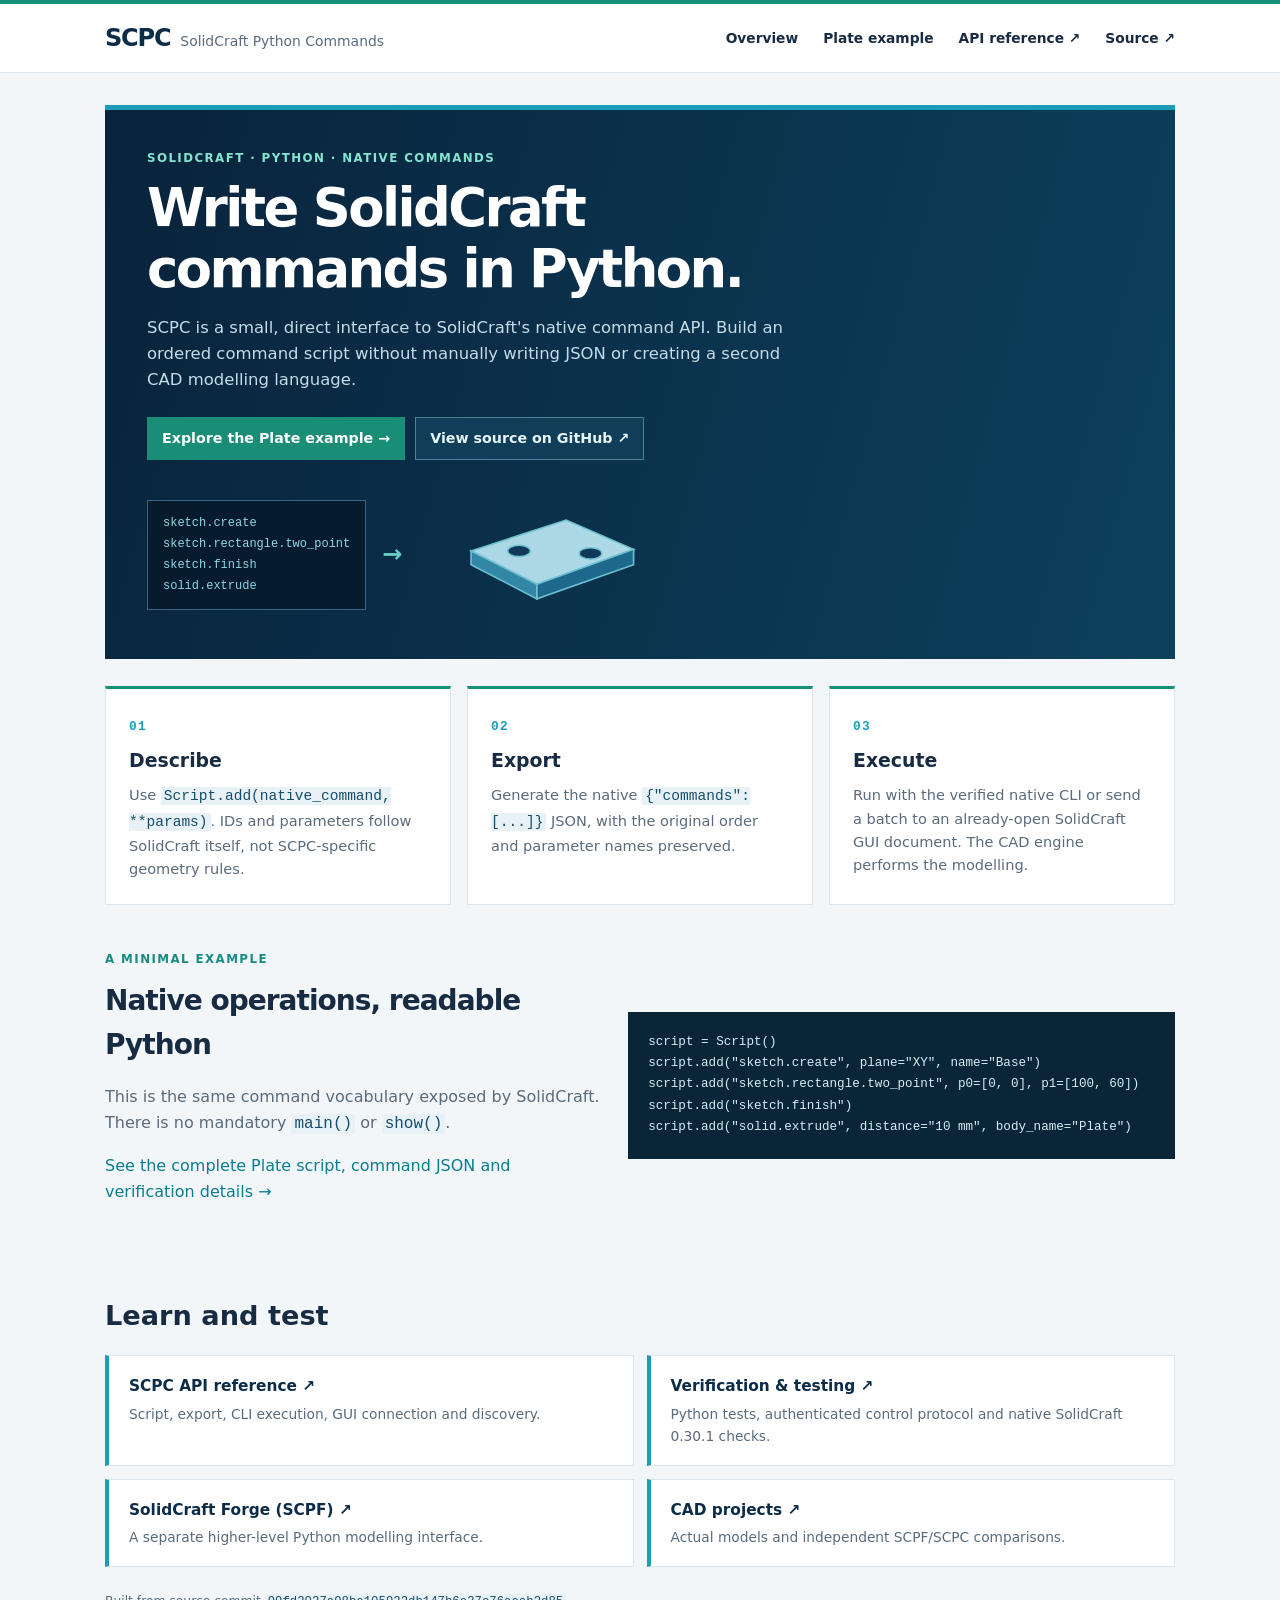
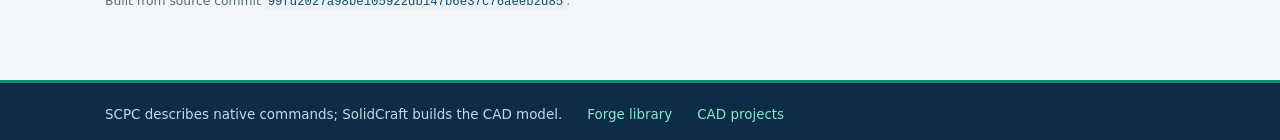
==== index.html @ 93c183be "Verified SCPC Pages for 99fd2027a98be105922db147b6e37c76aeeb2d85 99fd2027a98be105922db147b6e37c76aee" ====
<!doctype html>
<html lang="en">
<head>
  <meta charset="utf-8">
  <meta name="viewport" content="width=device-width, initial-scale=1">
  <meta name="description" content="SolidCraft Python Commands: native SolidCraft commands written in Python.">
  <title>Overview — SCPC</title>
  <link rel="stylesheet" href="./style.css">
</head>
<body>
  <header class="site-header">
    <div class="wrap header-inner">
      <a class="brand" href="./"><strong>SCPC</strong> <span>SolidCraft Python Commands</span></a>
      <nav aria-label="Main navigation">
        <a href="./">Overview</a>
        <a href="./examples/plate/">Plate example</a>
        <a href="https://github.com/brainboxemb/lib.py.solidcraft.cmd/blob/main/docs/api.md">API reference ↗</a>
        <a href="https://github.com/brainboxemb/lib.py.solidcraft.cmd">Source ↗</a>
      </nav>
    </div>
  </header>
  
<main class="wrap">
  <section class="hero">
    <p class="kicker">SOLIDCRAFT · PYTHON · NATIVE COMMANDS</p>
    <h1>Write SolidCraft commands in Python.</h1>
    <p class="lead">SCPC is a small, direct interface to SolidCraft's native command API.
       Build an ordered command script without manually writing JSON or creating
       a second CAD modelling language.</p>
    <div class="actions">
      <a class="button button-primary" href="examples/plate/">Explore the Plate example →</a>
      <a class="button button-secondary" href="https://github.com/brainboxemb/lib.py.solidcraft.cmd">View source on GitHub ↗</a>
    </div>
    <div class="hero-graphic" aria-hidden="true">
      <div class="graphic-code">sketch.create<br>sketch.rectangle.two_point<br>sketch.finish<br>solid.extrude</div>
      <div class="graphic-arrow">→</div>
      <svg viewBox="0 0 240 160" role="presentation">
        <path d="M20 75 L137 37 220 73 101 116Z" fill="#b5e2ee" stroke="#72c9d8" stroke-width="2"/>
        <path d="M20 75 V92 L101 134 V116Z" fill="#378bab" stroke="#72c9d8" stroke-width="2"/>
        <path d="M101 116 L220 73 V92 L101 134Z" fill="#206b90" stroke="#72c9d8" stroke-width="2"/>
        <ellipse cx="79" cy="75" rx="14" ry="7" fill="#123959" stroke="#77cbd7" stroke-width="2"/>
        <ellipse cx="167" cy="78" rx="14" ry="7" fill="#123959" stroke="#77cbd7" stroke-width="2"/>
      </svg>
    </div>
  </section>

  <section class="three" aria-label="How SCPC works">
    <article class="tile"><span class="step">01</span><h2>Describe</h2>
      <p>Use <code>Script.add(native_command, **params)</code>. IDs and parameters
      follow SolidCraft itself, not SCPC-specific geometry rules.</p></article>
    <article class="tile"><span class="step">02</span><h2>Export</h2>
      <p>Generate the native <code>{"commands":[...]}</code> JSON, with the original
      order and parameter names preserved.</p></article>
    <article class="tile"><span class="step">03</span><h2>Execute</h2>
      <p>Run with the verified native CLI or send a batch to an already-open
      SolidCraft GUI document. The CAD engine performs the modelling.</p></article>
  </section>

  <section class="split">
    <div>
      <p class="kicker dark">A MINIMAL EXAMPLE</p>
      <h2>Native operations, readable Python</h2>
      <p>This is the same command vocabulary exposed by SolidCraft.
      There is no mandatory <code>main()</code> or <code>show()</code>.</p>
      <p><a href="examples/plate/">See the complete Plate script, command JSON and verification details →</a></p>
    </div>
    <pre><code>script = Script()
script.add(&quot;sketch.create&quot;, plane=&quot;XY&quot;, name=&quot;Base&quot;)
script.add(&quot;sketch.rectangle.two_point&quot;, p0=[0, 0], p1=[100, 60])
script.add(&quot;sketch.finish&quot;)
script.add(&quot;solid.extrude&quot;, distance=&quot;10 mm&quot;, body_name=&quot;Plate&quot;)</code></pre>
  </section>

  <section class="resources">
    <h2>Learn and test</h2>
    <div class="resource-grid">
      <a href="https://github.com/brainboxemb/lib.py.solidcraft.cmd/blob/main/docs/api.md"><strong>SCPC API reference ↗</strong>
        <span>Script, export, CLI execution, GUI connection and discovery.</span></a>
      <a href="https://github.com/brainboxemb/lib.py.solidcraft.cmd/blob/main/docs/testing.md"><strong>Verification &amp; testing ↗</strong>
        <span>Python tests, authenticated control protocol and native SolidCraft 0.30.1 checks.</span></a>
      <a href="https://brainboxemb.github.io/lib.py.solidcraft.forge/"><strong>SolidCraft Forge (SCPF) ↗</strong>
        <span>A separate higher-level Python modelling interface.</span></a>
      <a href="https://brainboxemb.github.io/2026-011-02.cad.solidcraft/"><strong>CAD projects ↗</strong>
        <span>Actual models and independent SCPF/SCPC comparisons.</span></a>
    </div>
    <p class="source-note">Built from source commit <code>99fd2027a98be105922db147b6e37c76aeeb2d85</code>.</p>
  </section>
</main>
  <footer><div class="wrap footer-inner">
    <span>SCPC describes native commands; SolidCraft builds the CAD model.</span>
    <a href="https://brainboxemb.github.io/lib.py.solidcraft.forge/">Forge library</a>
    <a href="https://brainboxemb.github.io/2026-011-02.cad.solidcraft/">CAD projects</a>
  </div></footer>
</body>
</html>
---- style.css ----
:root {
  --ink:#172b43; --navy:#0c2c48; --muted:#596b7c;
  --line:#dbe5ed; --green:#168f78; --sky:#1a9db9;
  --paper:#fff; --back:#f3f6f8;
}
* { box-sizing:border-box; }
html { font:16px/1.6 system-ui,-apple-system,Segoe UI,sans-serif; color:var(--ink); background:var(--back); }
body { margin:0; }
a { color:#097d92; text-decoration:none; }
a:hover { text-decoration:underline; }
a:focus-visible { outline:3px solid #efa13e; outline-offset:3px; }
.wrap { width:min(1070px,calc(100% - 48px)); margin:0 auto; }
.site-header { background:#fff; border-top:4px solid var(--green); border-bottom:1px solid var(--line); }
.header-inner { display:flex; align-items:center; justify-content:space-between; flex-wrap:wrap; gap:14px; padding:15px 0; }
.brand { color:var(--navy); display:flex; align-items:baseline; gap:10px; }
.brand strong { font-size:1.5rem; letter-spacing:-.05em; }
.brand span { font-size:.87rem; color:var(--muted); }
.header-inner nav { display:flex; flex-wrap:wrap; gap:12px 25px; font-size:.86rem; font-weight:650; }
.header-inner nav a { color:var(--ink); }
.hero { position:relative; isolation:isolate; min-height:420px; margin:32px 0 27px;
  padding:39px 42px; overflow:hidden; color:#fff;
  background:linear-gradient(105deg,#09233b 0%,#0b3652 65%,#0c415c 100%);
  border-top:5px solid var(--sky);
}
.kicker { font-size:.74rem; letter-spacing:.12em; font-weight:850; color:#83e4d0; margin:0 0 10px; }
.kicker.dark { color:#168c83; }
.hero h1 { font-size:clamp(2rem,4.4vw,3.3rem); letter-spacing:-.048em; line-height:1.15; margin:0 0 15px; max-width:750px; }
.hero .lead { max-width:640px; color:#c6dce9; font-size:1.03rem; margin:0; }
.actions { display:flex; gap:10px; flex-wrap:wrap; margin:23px 0 0; position:relative; z-index:2; }
.button { display:inline-block; font-size:.89rem; font-weight:770; padding:9px 14px; border:1px solid var(--line); }
.button-primary { background:#198d75; color:#fff; border-color:#198d75; }
.button-primary:hover { background:#11715e; color:#fff; text-decoration:none; }
.button-secondary { background:#103d58; color:#e5f5fa; border-color:#4b8194; }
.button-secondary:hover { color:#fff; background:#0f4c66; text-decoration:none; }
.hero-graphic { display:flex; align-items:center; gap:16px; position:relative; margin-top:30px; width:min(540px,100%); opacity:.95; }
.hero-graphic svg { flex:1; width:40%; min-width:100px; max-height:130px; }
.graphic-code { padding:12px 15px; color:#96e1ea; font:12px/1.75 Consolas,monospace;
  border:1px solid #366c88; background:#071b2d; }
.graphic-arrow { font-size:1.5rem; font-weight:600; color:#70d5c7; }
.three { display:grid; grid-template-columns:repeat(3,minmax(0,1fr)); gap:16px; }
.tile { padding:23px; background:var(--paper); border:1px solid var(--line); border-top:3px solid var(--green); }
.tile .step { color:var(--sky); font:800 .8rem Consolas,monospace; letter-spacing:.1em; }
.tile h2 { margin:8px 0; font-size:1.18rem; }
.tile p { color:var(--muted); margin:0; font-size:.91rem; }
code, pre { font-family:Consolas,ui-monospace,monospace; }
:not(pre)>code { color:#154d6d; background:#e8f1f5; padding:1px 3px; overflow-wrap:anywhere; }
.split { margin:45px 0; display:grid; grid-template-columns:1fr 1.1fr; align-items:center; gap:26px; }
.split h2 { font-size:1.75rem; margin:0 0 10px; letter-spacing:-.035em; }
.split p { color:var(--muted); }
pre { color:#d6edf7; background:#0a2438; padding:20px; overflow:auto; font:12.6px/1.7 Consolas,monospace; }
.resources { padding:28px 0 55px; }
.resources h2 { font-size:1.7rem; margin:0 0 18px; }
.resource-grid { display:grid; grid-template-columns:repeat(2,minmax(0,1fr)); gap:13px; }
.resource-grid a { display:flex; flex-direction:column; padding:18px 20px; border:1px solid var(--line); border-left:4px solid var(--sky); background:#fff; }
.resource-grid strong { font-size:.96rem; color:var(--navy); }
.resource-grid span { font-size:.86rem; color:var(--muted); margin-top:4px; }
.source-note { margin-top:25px; color:var(--muted); font-size:.77rem; overflow-wrap:anywhere; }
.crumb { margin:23px 0; color:var(--muted); font-size:.87rem; }
.example-intro { padding:22px 0 10px; }
.example-intro h1 { font-size:clamp(1.9rem,3.6vw,2.7rem); margin:0 0 10px; color:var(--navy); letter-spacing:-.042em; }
.example-intro p { max-width:800px; color:var(--muted); }
.badge { display:inline-block; color:#116f63!important; background:#e0f2ed; border:1px solid #b2ddd0; padding:5px 11px; font-size:.81rem; font-weight:700; }
.example-grid { display:grid; grid-template-columns:minmax(0,1.4fr) minmax(0,.65fr); gap:18px; margin:22px 0; align-items:start; }
.panel { background:#fff; border:1px solid var(--line); padding:19px; min-width:0; }
.panel h2 { font-size:1.1rem; margin:0 0 14px; }
.panel pre { margin:0 0 12px; font-size:11.6px; }
.command-list { padding:0 0 0 25px; margin:0 0 20px; }
.command-list li { padding:6px 0; font-size:.85rem; border-bottom:1px solid #e8edf1; }
.command-list li code { overflow-wrap:anywhere; }
.notice { background:#e8f3f7; border-left:4px solid #168f90; padding:20px 23px; margin-bottom:58px; font-size:.93rem; }
footer { background:var(--navy); color:#c3dbe5; border-top:3px solid var(--green); }
.footer-inner { padding:21px 0; display:flex; flex-wrap:wrap; gap:14px 25px; font-size:.84rem; }
footer a { color:#8ce5ce; }
@media(max-width:760px) {
  .three,.split,.resource-grid,.example-grid { grid-template-columns:1fr; }
  .hero { padding:28px 24px; margin-top:20px; }
  .header-inner { align-items:flex-start; }
  .hero-graphic { margin-top:25px; }
}
@media(max-width:480px) {
  .wrap { width:calc(100% - 30px); }
  .brand { flex-wrap:wrap; gap:2px 9px; }
  .hero-graphic { gap:8px; }
  .graphic-code { font-size:9px; padding:10px; }
  .tile { padding:17px; }
}
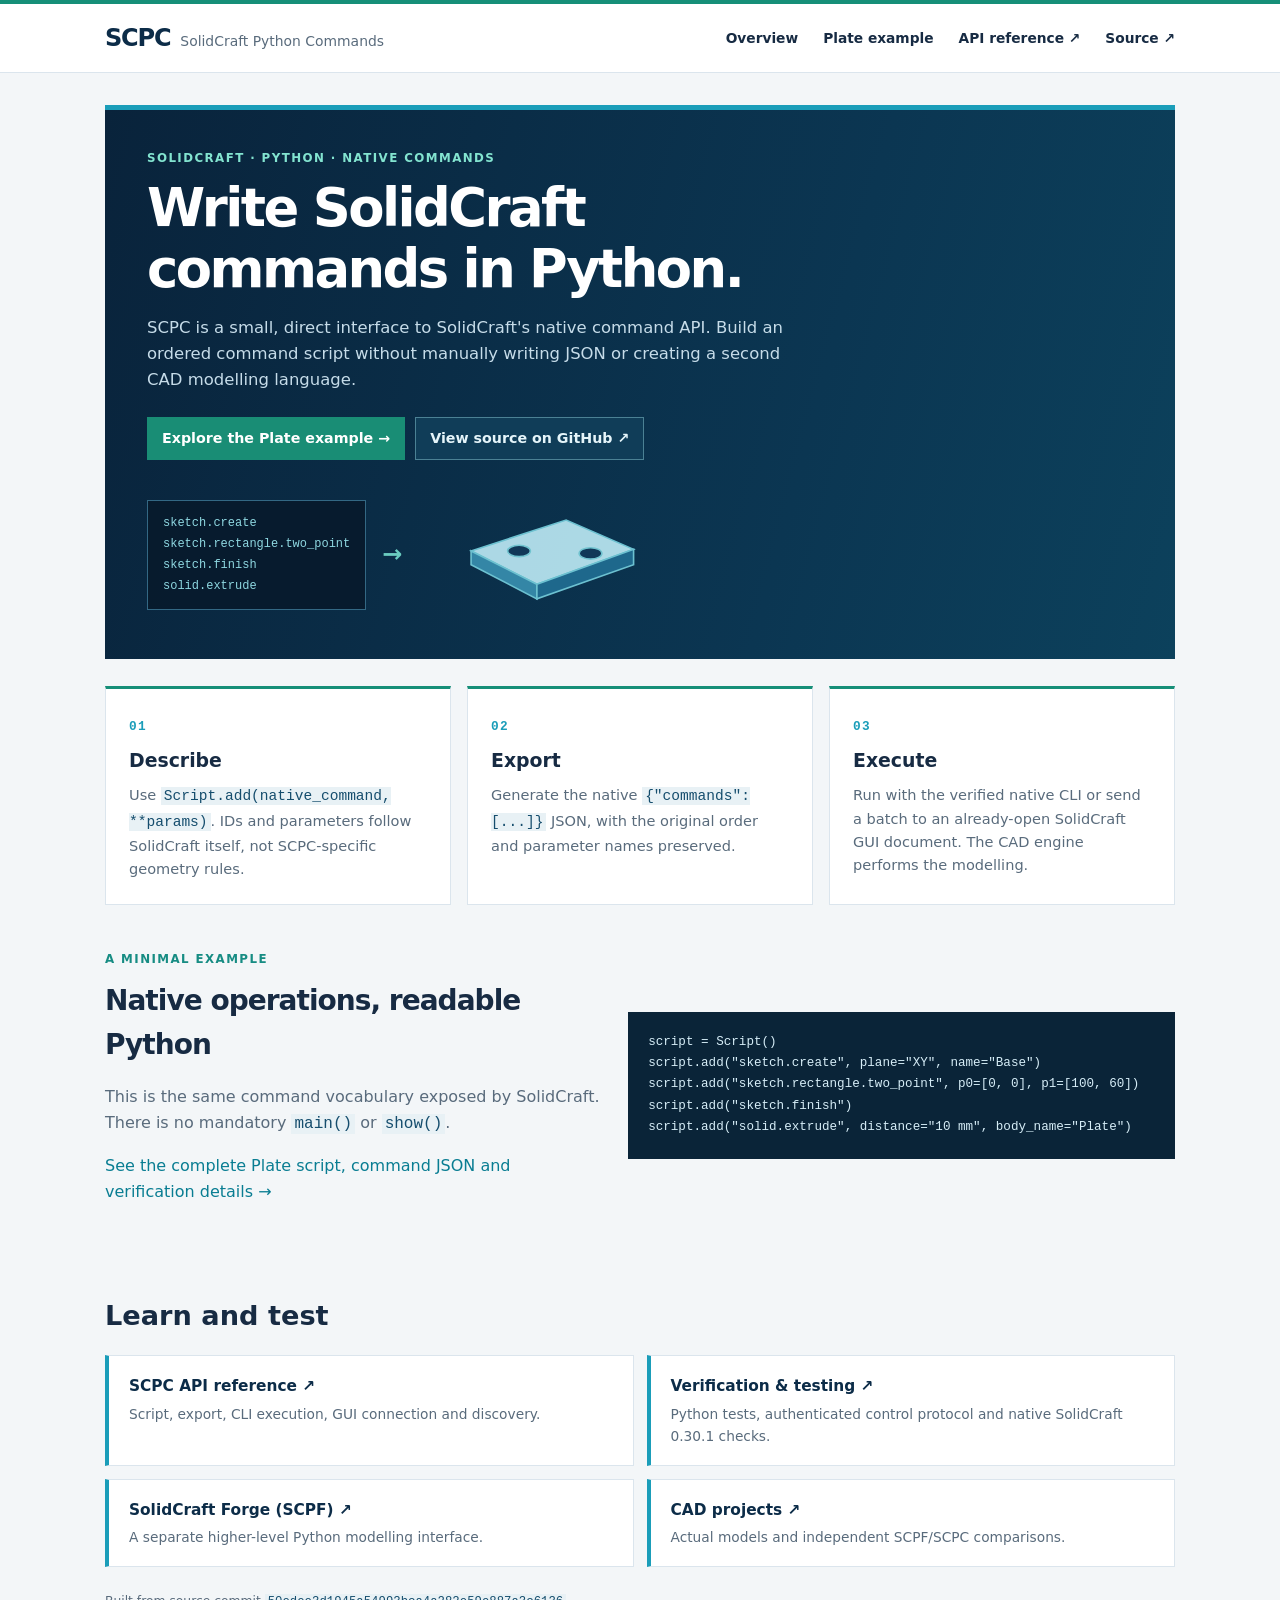
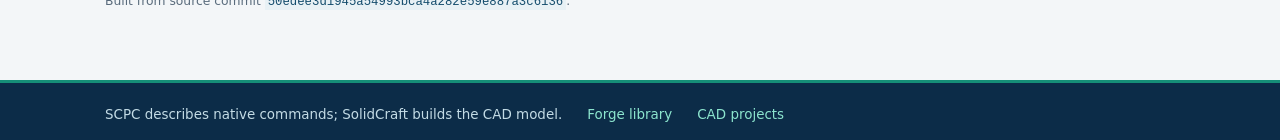
==== commit f7d535df: "Verified SCPC Pages for 50edee3d1945a54993bca4a282e59e887a3c6136 50edee3d1945a54993bca4a282e59e887a3" ====
--- a/index.html
+++ b/index.html
@@ -83,7 +83,7 @@
       <a href="https://brainboxemb.github.io/2026-011-02.cad.solidcraft/"><strong>CAD projects ↗</strong>
         <span>Actual models and independent SCPF/SCPC comparisons.</span></a>
     </div>
-    <p class="source-note">Built from source commit <code>99fd2027a98be105922db147b6e37c76aeeb2d85</code>.</p>
+    <p class="source-note">Built from source commit <code>50edee3d1945a54993bca4a282e59e887a3c6136</code>.</p>
   </section>
 </main>
   <footer><div class="wrap footer-inner">
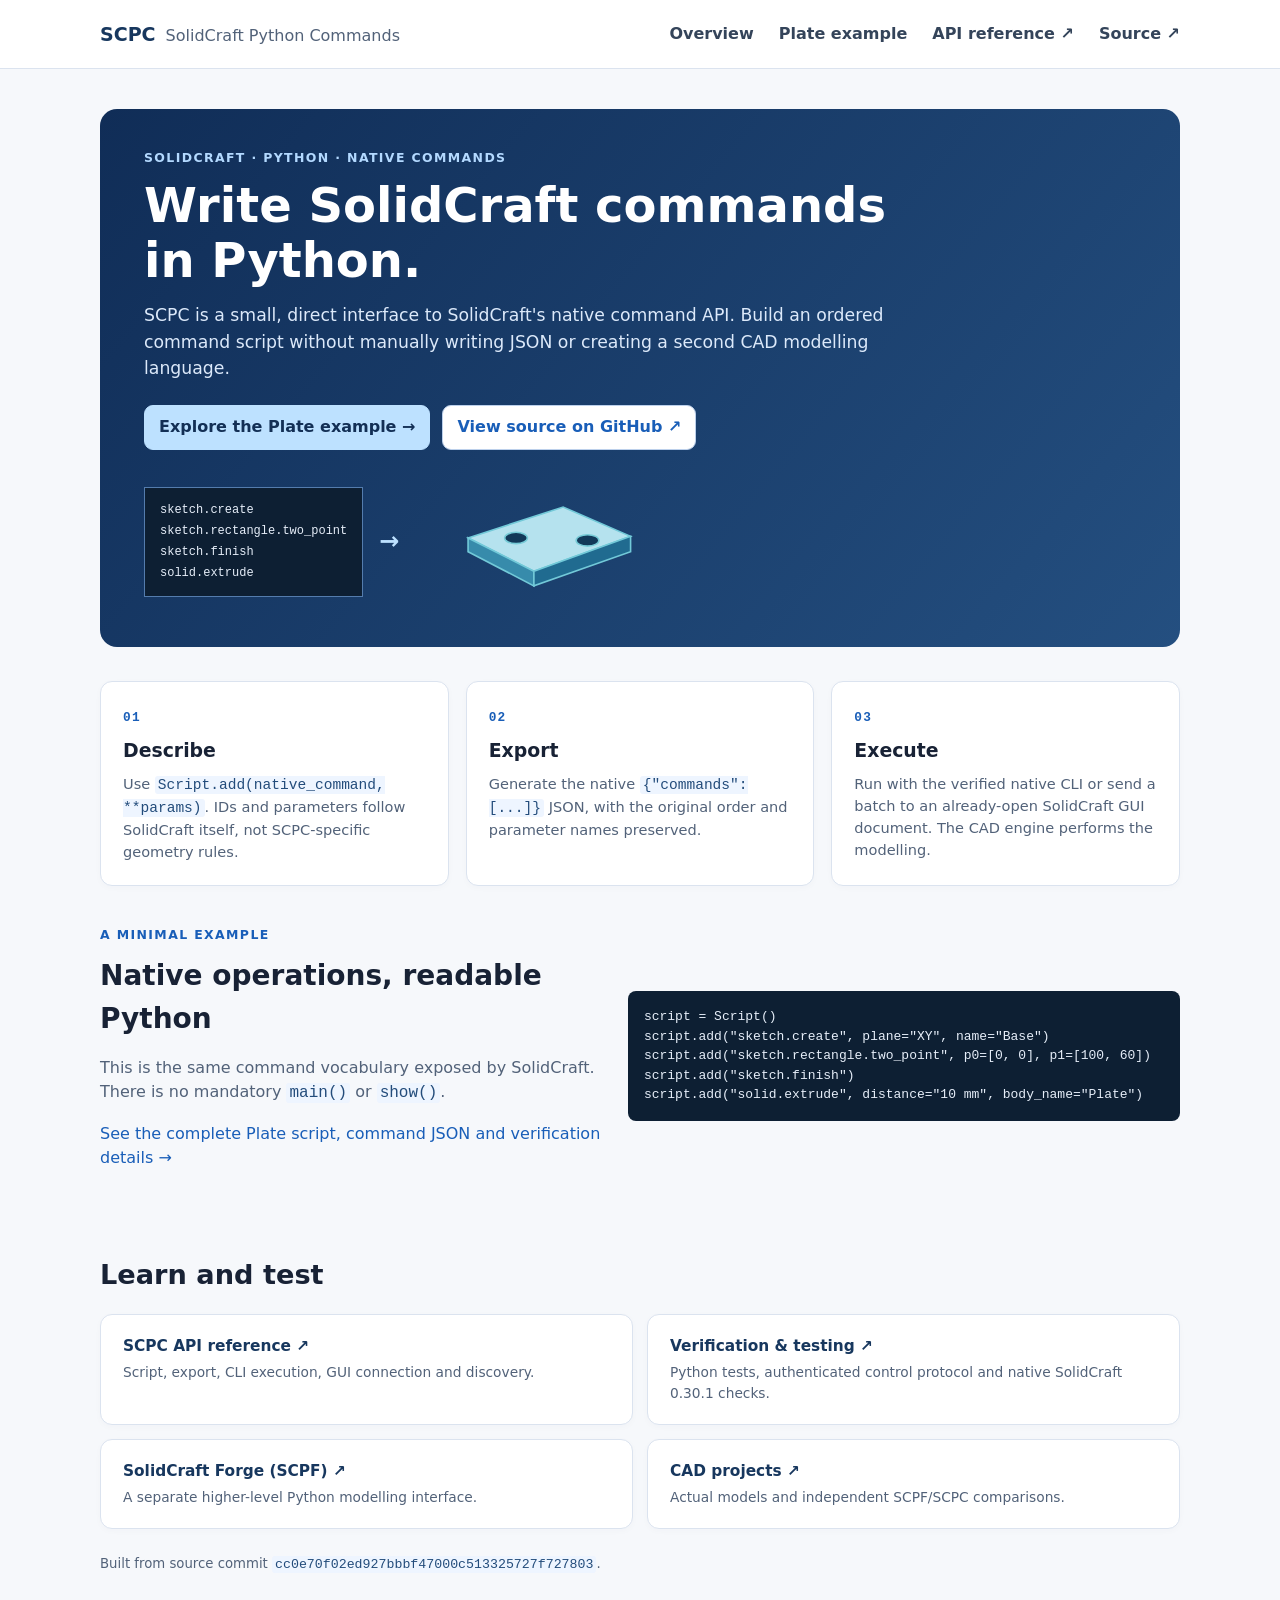
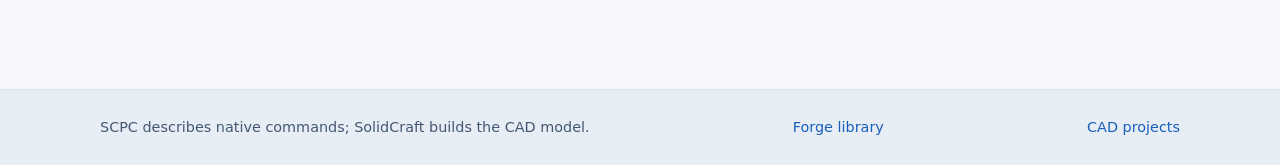
==== commit 0a637b96: "Verified SCPC Pages for cc0e70f02ed927bbbf47000c513325727f727803 cc0e70f02ed927bbbf47000c513325727f7" ====
--- a/index.html
+++ b/index.html
@@ -83,7 +83,7 @@
       <a href="https://brainboxemb.github.io/2026-011-02.cad.solidcraft/"><strong>CAD projects ↗</strong>
         <span>Actual models and independent SCPF/SCPC comparisons.</span></a>
     </div>
-    <p class="source-note">Built from source commit <code>50edee3d1945a54993bca4a282e59e887a3c6136</code>.</p>
+    <p class="source-note">Built from source commit <code>cc0e70f02ed927bbbf47000c513325727f727803</code>.</p>
   </section>
 </main>
   <footer><div class="wrap footer-inner">
--- a/style.css
+++ b/style.css
@@ -1,85 +1,113 @@
+/* SCPC visual identity follows the SCPF library and CAD sample sites.
+   Independent stylesheet: no dependency on either other repository or on
+   the general BrainboxEmb home page. SCPC-specific layouts remain intact. */
 :root {
-  --ink:#172b43; --navy:#0c2c48; --muted:#596b7c;
-  --line:#dbe5ed; --green:#168f78; --sky:#1a9db9;
-  --paper:#fff; --back:#f3f6f8;
+  --bg:#f6f8fb; --ink:#182235; --muted:#526279; --line:#dbe3ef;
+  --accent:#195eb8; --card:#fff; --soft:#eef5ff; --navy:#17375e;
 }
 * { box-sizing:border-box; }
-html { font:16px/1.6 system-ui,-apple-system,Segoe UI,sans-serif; color:var(--ink); background:var(--back); }
+html { font:16px/1.52 Inter,Segoe UI,system-ui,-apple-system,sans-serif;
+  background:var(--bg); color:var(--ink); }
 body { margin:0; }
-a { color:#097d92; text-decoration:none; }
+a { color:var(--accent); text-decoration:none; }
 a:hover { text-decoration:underline; }
-a:focus-visible { outline:3px solid #efa13e; outline-offset:3px; }
-.wrap { width:min(1070px,calc(100% - 48px)); margin:0 auto; }
-.site-header { background:#fff; border-top:4px solid var(--green); border-bottom:1px solid var(--line); }
-.header-inner { display:flex; align-items:center; justify-content:space-between; flex-wrap:wrap; gap:14px; padding:15px 0; }
-.brand { color:var(--navy); display:flex; align-items:baseline; gap:10px; }
-.brand strong { font-size:1.5rem; letter-spacing:-.05em; }
-.brand span { font-size:.87rem; color:var(--muted); }
-.header-inner nav { display:flex; flex-wrap:wrap; gap:12px 25px; font-size:.86rem; font-weight:650; }
-.header-inner nav a { color:var(--ink); }
-.hero { position:relative; isolation:isolate; min-height:420px; margin:32px 0 27px;
-  padding:39px 42px; overflow:hidden; color:#fff;
-  background:linear-gradient(105deg,#09233b 0%,#0b3652 65%,#0c415c 100%);
-  border-top:5px solid var(--sky);
-}
-.kicker { font-size:.74rem; letter-spacing:.12em; font-weight:850; color:#83e4d0; margin:0 0 10px; }
-.kicker.dark { color:#168c83; }
-.hero h1 { font-size:clamp(2rem,4.4vw,3.3rem); letter-spacing:-.048em; line-height:1.15; margin:0 0 15px; max-width:750px; }
-.hero .lead { max-width:640px; color:#c6dce9; font-size:1.03rem; margin:0; }
-.actions { display:flex; gap:10px; flex-wrap:wrap; margin:23px 0 0; position:relative; z-index:2; }
-.button { display:inline-block; font-size:.89rem; font-weight:770; padding:9px 14px; border:1px solid var(--line); }
-.button-primary { background:#198d75; color:#fff; border-color:#198d75; }
-.button-primary:hover { background:#11715e; color:#fff; text-decoration:none; }
-.button-secondary { background:#103d58; color:#e5f5fa; border-color:#4b8194; }
-.button-secondary:hover { color:#fff; background:#0f4c66; text-decoration:none; }
-.hero-graphic { display:flex; align-items:center; gap:16px; position:relative; margin-top:30px; width:min(540px,100%); opacity:.95; }
+a:focus-visible { outline:3px solid #4c92e5; outline-offset:3px; }
+.wrap { width:min(1080px,calc(100% - 44px)); margin:0 auto; }
+
+/* The same white top navigation used by Forge and the CAD gallery. */
+.site-header { background:#fff; border-bottom:1px solid var(--line); }
+.header-inner { min-height:68px; display:flex; justify-content:space-between;
+  align-items:center; gap:20px; }
+.brand { display:flex; align-items:baseline; flex-wrap:wrap; gap:10px;
+  font-weight:800; font-size:1.19rem; color:var(--navy); }
+.brand strong { font-size:1.19rem; letter-spacing:0; }
+.brand span { font-weight:500; font-size:1rem; color:var(--muted); }
+.header-inner nav { display:flex; gap:25px; flex-wrap:wrap; }
+.header-inner nav a { color:#34445a; font-weight:600; }
+
+/* Shared navy-to-blue, rounded hero treatment. */
+.hero { position:relative; margin:40px 0 34px; padding:40px 44px;
+  border-radius:17px; color:#fff; overflow:hidden;
+  background:linear-gradient(130deg,#102d57,#244f80); }
+.kicker { font-size:.78rem; font-weight:800; text-transform:uppercase;
+  letter-spacing:.11em; color:#b3d9ff; margin:0 0 10px; }
+.kicker.dark { color:var(--accent); }
+.hero h1 { font-size:clamp(2rem,4.5vw,3rem); line-height:1.14;
+  max-width:760px; margin:4px 0 15px; }
+.hero .lead { font-size:1.08rem; max-width:780px; color:#dce9fa; margin:0; }
+.actions { display:flex; flex-wrap:wrap; gap:12px; margin:24px 0 0; }
+.button { display:inline-block; padding:9px 14px; border:1px solid #bcd0eb;
+  border-radius:9px; font-weight:700; background:#fff; color:var(--accent); }
+.button-primary { background:#bde1ff; border-color:#bde1ff; color:#132f55; }
+.button-primary:hover { background:#eaf4ff; color:#132f55; text-decoration:none; }
+.button-secondary { background:#fff; color:var(--accent); }
+.button-secondary:hover { background:#eaf4ff; text-decoration:none; }
+.hero-graphic { display:flex; align-items:center; gap:16px; margin-top:27px;
+  width:min(540px,100%); }
 .hero-graphic svg { flex:1; width:40%; min-width:100px; max-height:130px; }
-.graphic-code { padding:12px 15px; color:#96e1ea; font:12px/1.75 Consolas,monospace;
-  border:1px solid #366c88; background:#071b2d; }
-.graphic-arrow { font-size:1.5rem; font-weight:600; color:#70d5c7; }
-.three { display:grid; grid-template-columns:repeat(3,minmax(0,1fr)); gap:16px; }
-.tile { padding:23px; background:var(--paper); border:1px solid var(--line); border-top:3px solid var(--green); }
-.tile .step { color:var(--sky); font:800 .8rem Consolas,monospace; letter-spacing:.1em; }
+.graphic-code { padding:12px 15px; border:1px solid #547cad;
+  background:#0d1f33; color:#e6eef9; font:12px/1.75 Consolas,monospace; }
+.graphic-arrow { font-size:1.5rem; font-weight:600; color:#bde1ff; }
+
+/* White content panels, blue accents and rounded cards. */
+.three { display:grid; grid-template-columns:repeat(3,minmax(0,1fr)); gap:17px; }
+.tile,.panel,.resource-grid a { background:var(--card); border:1px solid var(--line);
+  border-radius:12px; box-shadow:0 2px 7px #1b386306; }
+.tile { padding:22px; }
+.tile .step { font:800 .8rem Consolas,monospace; letter-spacing:.1em;
+  color:var(--accent); }
 .tile h2 { margin:8px 0; font-size:1.18rem; }
-.tile p { color:var(--muted); margin:0; font-size:.91rem; }
-code, pre { font-family:Consolas,ui-monospace,monospace; }
-:not(pre)>code { color:#154d6d; background:#e8f1f5; padding:1px 3px; overflow-wrap:anywhere; }
-.split { margin:45px 0; display:grid; grid-template-columns:1fr 1.1fr; align-items:center; gap:26px; }
-.split h2 { font-size:1.75rem; margin:0 0 10px; letter-spacing:-.035em; }
+.tile p { margin:0; font-size:.91rem; color:var(--muted); }
+code,pre { font-family:Consolas,'Courier New',monospace; }
+:not(pre)>code { color:#234c7b; background:var(--soft); padding:1px 3px;
+  border-radius:3px; overflow-wrap:anywhere; }
+pre { overflow:auto; white-space:pre; padding:16px; border-radius:8px;
+  background:#0d1f33; color:#e6eef9; font:13px/1.5 Consolas,monospace; }
+.split { display:grid; grid-template-columns:1fr 1.1fr; gap:26px;
+  align-items:center; margin:40px 0; }
+.split h2 { font-size:1.75rem; margin:0 0 10px; }
 .split p { color:var(--muted); }
-pre { color:#d6edf7; background:#0a2438; padding:20px; overflow:auto; font:12.6px/1.7 Consolas,monospace; }
-.resources { padding:28px 0 55px; }
+.resources { padding:28px 0 45px; }
 .resources h2 { font-size:1.7rem; margin:0 0 18px; }
-.resource-grid { display:grid; grid-template-columns:repeat(2,minmax(0,1fr)); gap:13px; }
-.resource-grid a { display:flex; flex-direction:column; padding:18px 20px; border:1px solid var(--line); border-left:4px solid var(--sky); background:#fff; }
+.resource-grid { display:grid; grid-template-columns:repeat(2,minmax(0,1fr)); gap:14px; }
+.resource-grid a { display:flex; flex-direction:column; padding:20px 22px; }
 .resource-grid strong { font-size:.96rem; color:var(--navy); }
 .resource-grid span { font-size:.86rem; color:var(--muted); margin-top:4px; }
-.source-note { margin-top:25px; color:var(--muted); font-size:.77rem; overflow-wrap:anywhere; }
-.crumb { margin:23px 0; color:var(--muted); font-size:.87rem; }
+.source-note { margin-top:25px; color:var(--muted); font-size:.83rem;
+  overflow-wrap:anywhere; }
+.crumb { margin:20px 0; color:var(--muted); font-size:.9rem; }
 .example-intro { padding:22px 0 10px; }
-.example-intro h1 { font-size:clamp(1.9rem,3.6vw,2.7rem); margin:0 0 10px; color:var(--navy); letter-spacing:-.042em; }
+.example-intro h1 { font-size:clamp(1.9rem,3.6vw,2.7rem);
+  margin:0 0 10px; color:var(--ink); }
 .example-intro p { max-width:800px; color:var(--muted); }
-.badge { display:inline-block; color:#116f63!important; background:#e0f2ed; border:1px solid #b2ddd0; padding:5px 11px; font-size:.81rem; font-weight:700; }
-.example-grid { display:grid; grid-template-columns:minmax(0,1.4fr) minmax(0,.65fr); gap:18px; margin:22px 0; align-items:start; }
-.panel { background:#fff; border:1px solid var(--line); padding:19px; min-width:0; }
+.badge { display:inline-block; border-radius:99px; padding:4px 11px;
+  background:var(--soft); color:#265589!important;
+  font-size:.81rem; font-weight:700; }
+.example-grid { display:grid;
+  grid-template-columns:minmax(0,1.4fr) minmax(0,.65fr);
+  gap:18px; margin:22px 0; align-items:start; }
+.panel { padding:22px; min-width:0; }
 .panel h2 { font-size:1.1rem; margin:0 0 14px; }
 .panel pre { margin:0 0 12px; font-size:11.6px; }
-.command-list { padding:0 0 0 25px; margin:0 0 20px; }
-.command-list li { padding:6px 0; font-size:.85rem; border-bottom:1px solid #e8edf1; }
+.command-list { margin:0 0 20px; padding:0 0 0 25px; }
+.command-list li { padding:6px 0; font-size:.85rem; border-bottom:1px solid var(--line); }
 .command-list li code { overflow-wrap:anywhere; }
-.notice { background:#e8f3f7; border-left:4px solid #168f90; padding:20px 23px; margin-bottom:58px; font-size:.93rem; }
-footer { background:var(--navy); color:#c3dbe5; border-top:3px solid var(--green); }
-.footer-inner { padding:21px 0; display:flex; flex-wrap:wrap; gap:14px 25px; font-size:.84rem; }
-footer a { color:#8ce5ce; }
+.notice { background:#eaf3ff; border-left:4px solid #4c92e5;
+  border-radius:7px; padding:15px 20px; margin:27px 0 38px; font-size:.93rem; }
+footer { background:#e7edf5; color:#445772; border-top:1px solid var(--line);
+  padding:27px 0; margin-top:55px; font-size:.9rem; }
+.footer-inner { display:flex; flex-wrap:wrap; justify-content:space-between;
+  gap:12px; padding:0; }
+footer a { color:var(--accent); }
 @media(max-width:760px) {
   .three,.split,.resource-grid,.example-grid { grid-template-columns:1fr; }
-  .hero { padding:28px 24px; margin-top:20px; }
-  .header-inner { align-items:flex-start; }
+  .header-inner { flex-direction:column; align-items:flex-start; padding:14px 0; }
+  .header-inner nav { gap:12px; }
+  .hero { padding:27px 24px; margin-top:20px; }
   .hero-graphic { margin-top:25px; }
 }
 @media(max-width:480px) {
-  .wrap { width:calc(100% - 30px); }
-  .brand { flex-wrap:wrap; gap:2px 9px; }
+  .wrap { width:calc(100% - 28px); }
   .hero-graphic { gap:8px; }
   .graphic-code { font-size:9px; padding:10px; }
   .tile { padding:17px; }
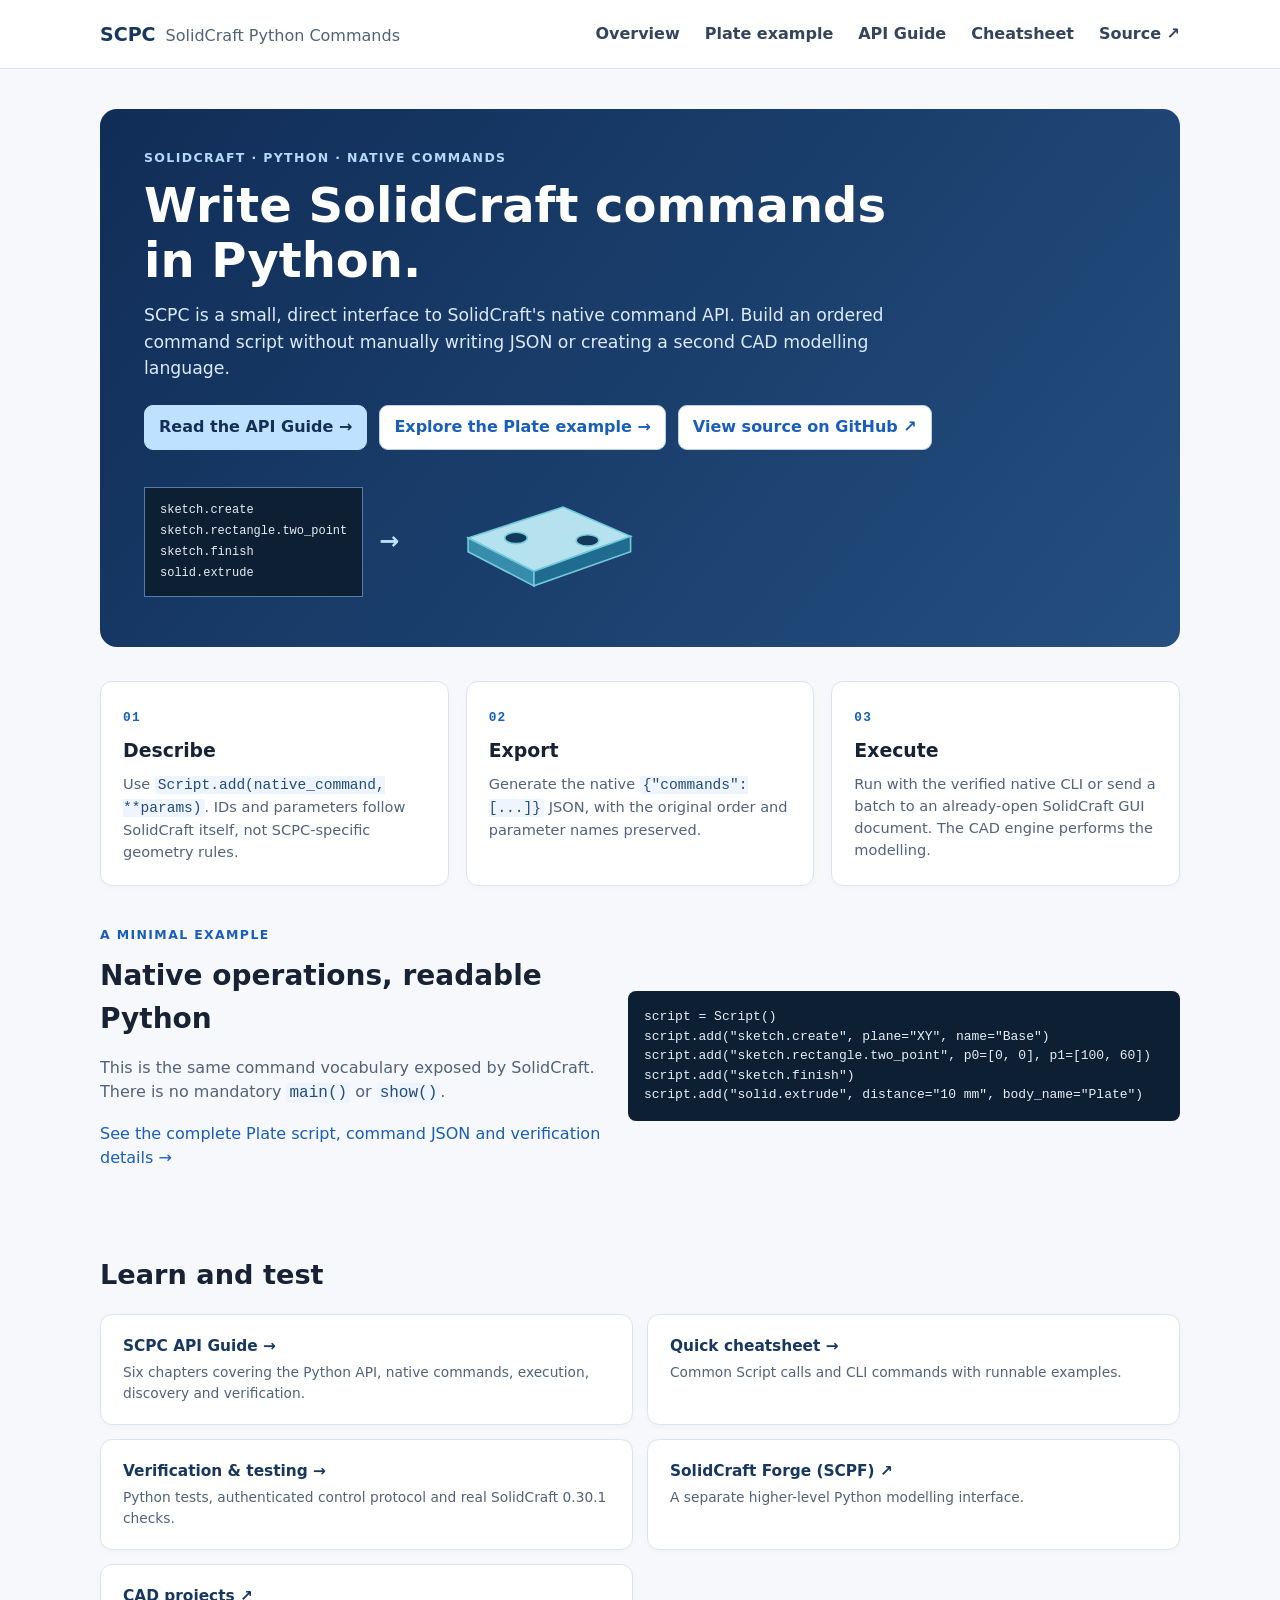
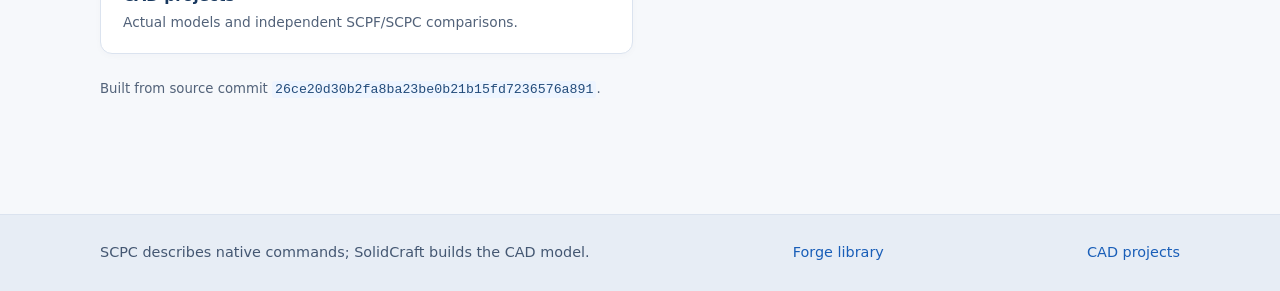
==== commit 2ba51a35: "Verified SCPC Pages for 26ce20d30b2fa8ba23be0b21b15fd7236576a891 26ce20d30b2fa8ba23be0b21b15fd723657" ====
--- a/index.html
+++ b/index.html
@@ -14,7 +14,8 @@
       <nav aria-label="Main navigation">
         <a href="./">Overview</a>
         <a href="./examples/plate/">Plate example</a>
-        <a href="https://github.com/brainboxemb/lib.py.solidcraft.cmd/blob/main/docs/api.md">API reference ↗</a>
+        <a href="./guide/">API Guide</a>
+        <a href="./cheatsheet/">Cheatsheet</a>
         <a href="https://github.com/brainboxemb/lib.py.solidcraft.cmd">Source ↗</a>
       </nav>
     </div>
@@ -28,7 +29,8 @@
        Build an ordered command script without manually writing JSON or creating
        a second CAD modelling language.</p>
     <div class="actions">
-      <a class="button button-primary" href="examples/plate/">Explore the Plate example →</a>
+      <a class="button button-primary" href="guide/">Read the API Guide →</a>
+      <a class="button button-secondary" href="examples/plate/">Explore the Plate example →</a>
       <a class="button button-secondary" href="https://github.com/brainboxemb/lib.py.solidcraft.cmd">View source on GitHub ↗</a>
     </div>
     <div class="hero-graphic" aria-hidden="true">
@@ -74,16 +76,18 @@
   <section class="resources">
     <h2>Learn and test</h2>
     <div class="resource-grid">
-      <a href="https://github.com/brainboxemb/lib.py.solidcraft.cmd/blob/main/docs/api.md"><strong>SCPC API reference ↗</strong>
-        <span>Script, export, CLI execution, GUI connection and discovery.</span></a>
-      <a href="https://github.com/brainboxemb/lib.py.solidcraft.cmd/blob/main/docs/testing.md"><strong>Verification &amp; testing ↗</strong>
-        <span>Python tests, authenticated control protocol and native SolidCraft 0.30.1 checks.</span></a>
+      <a href="guide/"><strong>SCPC API Guide →</strong>
+        <span>Six chapters covering the Python API, native commands, execution, discovery and verification.</span></a>
+      <a href="cheatsheet/"><strong>Quick cheatsheet →</strong>
+        <span>Common Script calls and CLI commands with runnable examples.</span></a>
+      <a href="guide/verification/"><strong>Verification &amp; testing →</strong>
+        <span>Python tests, authenticated control protocol and real SolidCraft 0.30.1 checks.</span></a>
       <a href="https://brainboxemb.github.io/lib.py.solidcraft.forge/"><strong>SolidCraft Forge (SCPF) ↗</strong>
         <span>A separate higher-level Python modelling interface.</span></a>
       <a href="https://brainboxemb.github.io/2026-011-02.cad.solidcraft/"><strong>CAD projects ↗</strong>
         <span>Actual models and independent SCPF/SCPC comparisons.</span></a>
     </div>
-    <p class="source-note">Built from source commit <code>cc0e70f02ed927bbbf47000c513325727f727803</code>.</p>
+    <p class="source-note">Built from source commit <code>26ce20d30b2fa8ba23be0b21b15fd7236576a891</code>.</p>
   </section>
 </main>
   <footer><div class="wrap footer-inner">
--- a/style.css
+++ b/style.css
@@ -112,3 +112,39 @@
   .graphic-code { font-size:9px; padding:10px; }
   .tile { padding:17px; }
 }
+
+/* On-site API Guide and Cheatsheet, following the SCPF site's chapter layout. */
+.hero.small { padding:30px 36px; margin-top:18px; }
+.hero.small a:not(.button) { color:#fff; text-decoration:underline; }
+.reference-grid { display:grid; grid-template-columns:repeat(auto-fit,minmax(285px,1fr));
+  gap:14px; margin:20px 0 38px; }
+.reference { min-width:0; background:var(--card); border:1px solid var(--line);
+  border-radius:12px; padding:22px; box-shadow:0 2px 7px #1b386306; }
+.reference h2 { margin:0 0 10px; font-size:1.23rem; }
+.reference h3 { margin:0 0 10px; font-size:1rem; overflow-wrap:anywhere; }
+.reference p { color:var(--muted); margin:0 0 14px; }
+.reference pre { font-size:12px; }
+.guide-layout { display:grid; grid-template-columns:235px minmax(0,1fr);
+  gap:34px; margin-top:28px; }
+.guide-sidebar { position:sticky; top:20px; align-self:start;
+  border-radius:12px; background:#fff; border:1px solid var(--line); padding:16px; }
+.guide-sidebar h2 { margin:0 0 12px; font-size:1rem; }
+.guide-sidebar a { display:block; padding:7px 0; font-size:.89rem; }
+.guide-article { min-width:0; max-width:770px; padding-bottom:40px; }
+.guide-article h1 { font-size:2.1rem; line-height:1.2; margin:5px 0 10px; }
+.guide-article h2 { font-size:1.4rem; margin:36px 0 12px;
+  padding-top:8px; border-top:1px solid var(--line); }
+.guide-article p { line-height:1.75; }
+.guide-article pre { margin:15px 0 21px; }
+.guide-lead { font-size:1.16rem; color:var(--muted); }
+.guide-article .notice { margin:20px 0; }
+.cheat-section h2 { font-size:1.5rem; margin:35px 0 15px; }
+@media(max-width:800px) {
+  .guide-layout { grid-template-columns:1fr; gap:22px; }
+  .guide-sidebar { position:static; }
+  .guide-article h1 { font-size:1.8rem; }
+}
+@media(max-width:700px) {
+  .hero.small { padding:27px 24px; margin-top:20px; }
+  .reference-grid { grid-template-columns:1fr; }
+}
